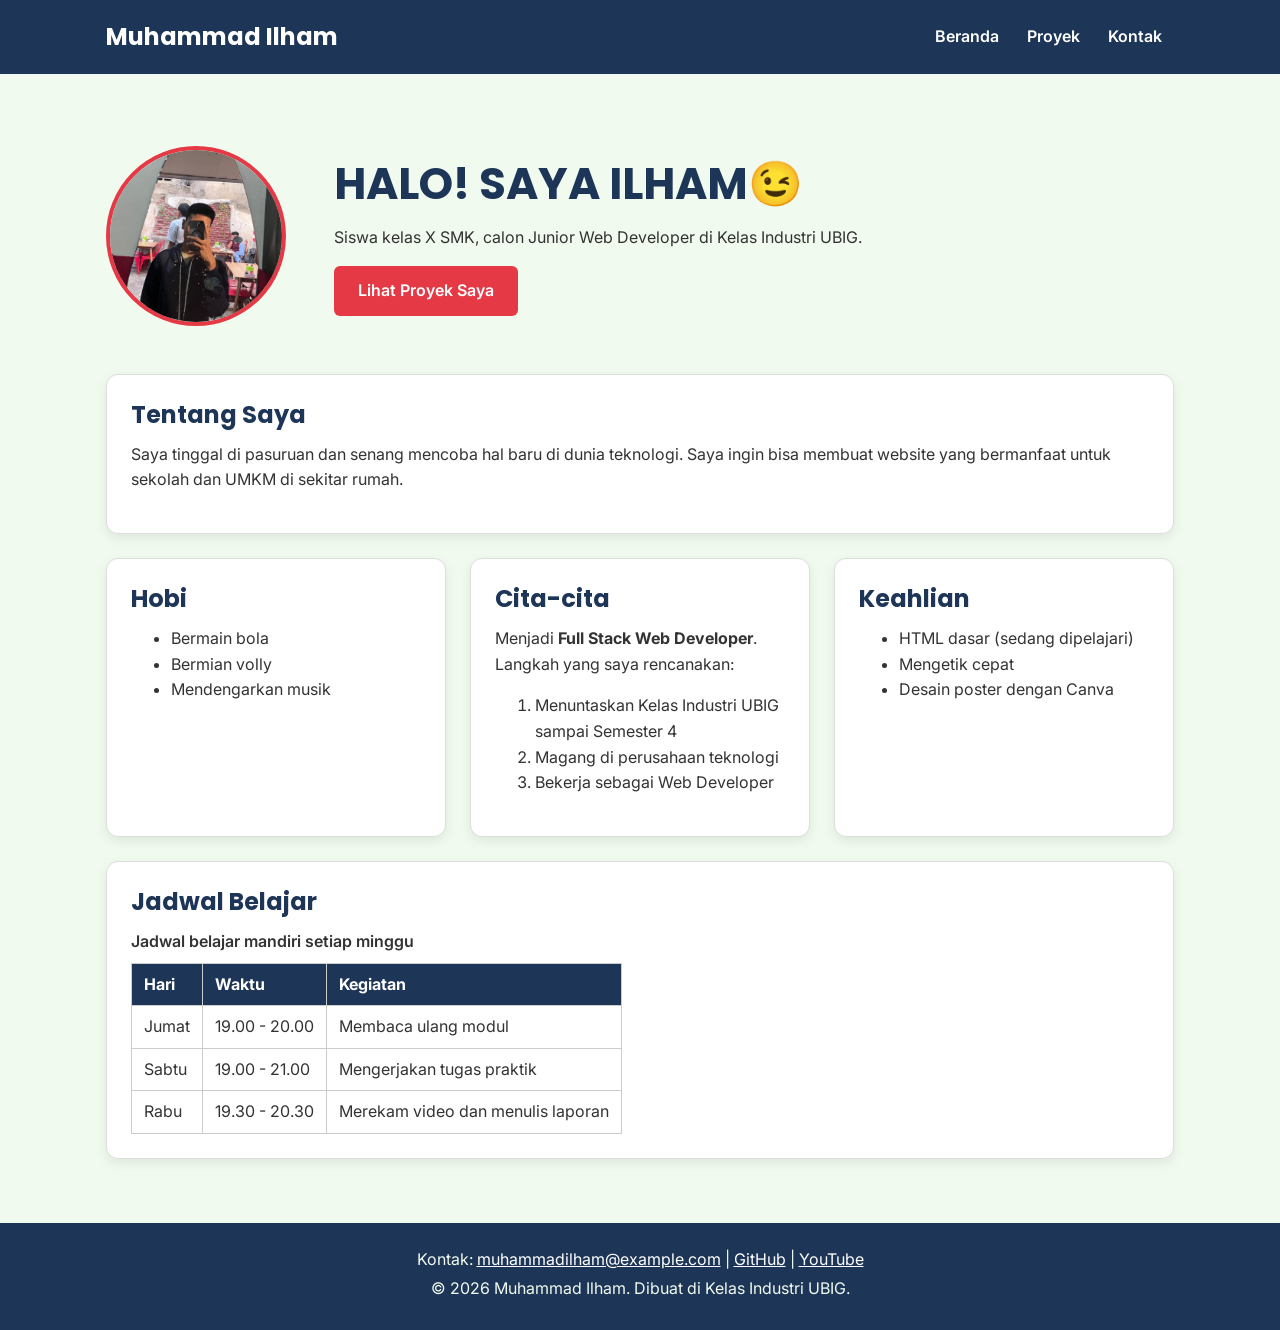
==== index.html @ 9be3119c "feat: tugas_rumah" ====
<!DOCTYPE html>
<html lang="id">
<head>
  <meta charset="UTF-8">
  <meta name="viewport" content="width=device-width, initial-scale=1.0">
  <title>Muhammad Ilham | Beranda</title>
  <link rel="preconnect" href="https://fonts.googleapis.com">
  <link rel="preconnect" href="https://fonts.gstatic.com" crossorigin>
  <link href="https://fonts.googleapis.com/css2?family=Inter:wght@400;600&family=Poppins:wght@600;700&display=swap" rel="stylesheet">
  <link rel="stylesheet" href="css/style.css">
</head>
<body>
  <header>
    <div class="container navbar">
      <h1>Muhammad Ilham</h1>
      <nav class="menu-laptop">
        <ul>
          <li><a href="index.html">Beranda</a></li>
          <li><a href="proyek.html">Proyek</a></li>
          <li><a href="kontak.html">Kontak</a></li>
        </ul>
      </nav>
      <!-- Tantangan: menu ponsel yang bisa dibuka-tutup -->
      <details class="menu-ponsel">
        <summary>Menu</summary>
        <nav>
          <ul>
            <li><a href="index.html">Beranda</a></li>
            <li><a href="proyek.html">Proyek</a></li>
            <li><a href="kontak.html">Kontak</a></li>
          </ul>
        </nav>
      </details>
    </div>
  </header>

  <main>
    <div class="container">
      <section class="hero">
        <img src="foto_saya.jpeg" alt="Foto profil muhammad ilham" width="180">
        <div>
          <h2>HALO! SAYA ILHAM😉</h2>
          <p>Siswa kelas X SMK, calon Junior Web Developer di Kelas Industri UBIG.</p>
          <a href="proyek.html" class="tombol">Lihat Proyek Saya</a>
        </div>
      </section>

      <section class="kartu">
        <h2>Tentang Saya</h2>
        <p>Saya tinggal di pasuruan dan senang mencoba hal baru di dunia teknologi. Saya ingin bisa membuat website yang bermanfaat untuk sekolah dan UMKM di sekitar rumah.</p>
      </section>

      <div class="daftar-kartu">
        <section class="kartu">
          <h2>Hobi</h2>
          <ul>
            <li>Bermain bola</li>
            <li>Bermian volly</li>
            <li>Mendengarkan musik</li>
          </ul>
        </section>

        <section class="kartu">
          <h2>Cita-cita</h2>
          <p>Menjadi <strong>Full Stack Web Developer</strong>. Langkah yang saya rencanakan:</p>
          <ol>
            <li>Menuntaskan Kelas Industri UBIG sampai Semester 4</li>
            <li>Magang di perusahaan teknologi</li>
            <li>Bekerja sebagai Web Developer</li>
          </ol>
        </section>

        <section class="kartu">
          <h2>Keahlian</h2>
          <ul>
            <li>HTML dasar (sedang dipelajari)</li>
            <li>Mengetik cepat</li>
            <li>Desain poster dengan Canva</li>
          </ul>
        </section>
      </div>

      <section class="kartu">
        <h2>Jadwal Belajar</h2>
        <table>
          <caption>Jadwal belajar mandiri setiap minggu</caption>
          <thead>
            <tr>
              <th>Hari</th>
              <th>Waktu</th>
              <th>Kegiatan</th>
            </tr>
          </thead>
          <tbody>
            <tr>
              <td>Jumat</td>
              <td>19.00 - 20.00</td>
              <td>Membaca ulang modul</td>
            </tr>
            <tr>
              <td>Sabtu</td>
              <td>19.00 - 21.00</td>
              <td>Mengerjakan tugas praktik</td>
            </tr>
            <tr>
              <td>Rabu</td>
              <td>19.30 - 20.30</td>
              <td>Merekam video dan menulis laporan</td>
            </tr>
          </tbody>
        </table>
      </section>
    </div>
  </main>

  <footer>
    <p>Kontak: <a href="mailto:muhammadilham@example.com">muhammadilham@example.com</a> |
      <a href="https://github.com/" target="_blank">GitHub</a> |
      <a href="https://www.youtube.com/" target="_blank">YouTube</a></p>
    <p>&copy; 2026 Muhammad Ilham. Dibuat di Kelas Industri UBIG.</p>
  </footer>
</body>
</html>
---- css/style.css ----
/* Gaya portofolio Andi Pratama
   Palet: #1D3557 (utama), #E63946 (aksen), #F1FAEE (latar)
   Huruf: Poppins (judul), Inter (isi)
   Tata letak: mobile first, titik ubah 768px (tablet) dan 1024px (laptop) */

/* 1. Reset */
* {
  box-sizing: border-box;
  margin: 0;
}

img {
  max-width: 100%;
  height: auto;
}

/* 2. Dasar halaman: warna dan huruf */
body {
  font-family: "Inter", Arial, sans-serif;
  font-size: 1rem;
  line-height: 1.6;
  color: #333333;
  background-color: #F1FAEE;
}

h1, h2, h3 {
  font-family: "Poppins", Arial, sans-serif;
  color: #1D3557;
  line-height: 1.3;
}

h2 {
  margin-bottom: 0.75rem;
}

p, ul, ol {
  margin-bottom: 1rem;
}

a {
  color: #E63946;
}

/* 3. Wadah, header, dan menu */
.container {
  max-width: 1100px;
  margin: 0 auto;
  padding: 0 1rem;
}

header {
  background-color: #1D3557;
  color: #FFFFFF;
  padding: 1rem 0;
}

header h1 {
  color: #FFFFFF;
  font-size: 1.5rem;
}

.navbar {
  display: flex;
  flex-wrap: wrap;
  justify-content: space-between;
  align-items: center;
  gap: 0.5rem;
}

nav ul {
  display: flex;
  gap: 0.25rem;
  padding: 0;
  margin: 0;
  list-style: none;
}

nav a {
  display: inline-block;
  padding: 0.5rem 0.75rem;
  border-radius: 6px;
  color: #FFFFFF;
  font-weight: 600;
  text-decoration: none;
}

/* Tantangan: menu ponsel buka-tutup dengan details */
.menu-laptop {
  display: none;
}

.menu-ponsel summary {
  padding: 0.5rem 0.75rem;
  border: 1px solid #FFFFFF;
  border-radius: 6px;
  font-weight: 600;
  cursor: pointer;
}

.menu-ponsel ul {
  flex-direction: column;
  margin-top: 0.5rem;
}

/* 4. Isi utama, hero, dan kartu */
main {
  padding: 1.5rem 0;
}

.hero {
  display: flex;
  flex-direction: column;
  align-items: center;
  gap: 1.5rem;
  padding: 1rem 0 2rem;
  text-align: center;
}

.hero img {
  width: 180px;
  height: 180px;
  border: 4px solid #E63946;
  border-radius: 50%;
  object-fit: cover;
  object-position: center 60%;
}

.hero h2 {
  font-size: 2rem;
}

.tombol {
  display: inline-block;
  padding: 0.75rem 1.5rem;
  border-radius: 6px;
  background-color: #E63946;
  color: #FFFFFF;
  font-weight: 600;
  text-decoration: none;
}

.kartu {
  background-color: #FFFFFF;
  padding: 1rem;
  margin-bottom: 1.5rem;
  border: 1px solid #DDDDDD;
  border-radius: 12px;
  box-shadow: 0 4px 12px rgba(0, 0, 0, 0.08);
}

.daftar-kartu {
  display: flex;
  flex-wrap: wrap;
  gap: 1.5rem;
  margin-bottom: 1.5rem;
}

.daftar-kartu .kartu {
  flex: 1 1 280px;
  margin-bottom: 0;
}

article img {
  border-radius: 8px;
  border: 1px solid #DDDDDD;
}

/* 5. Tabel */
table {
  border-collapse: collapse;
}

caption {
  font-weight: 600;
  text-align: left;
  margin-bottom: 0.5rem;
}

th, td {
  border: 1px solid #CCCCCC;
  padding: 0.5rem 0.75rem;
  text-align: left;
}

th {
  background-color: #1D3557;
  color: #FFFFFF;
}

/* 6. Form */
label {
  font-weight: 600;
}

input, select, textarea {
  width: 100%;
  max-width: 22rem;
  padding: 0.6rem;
  margin-top: 0.25rem;
  border: 1px solid #CCCCCC;
  border-radius: 6px;
  font-family: inherit;
  font-size: 1rem;
}

button {
  padding: 0.75rem 1.5rem;
  border: none;
  border-radius: 6px;
  background-color: #E63946;
  color: #FFFFFF;
  font-family: inherit;
  font-size: 1rem;
  font-weight: 600;
  cursor: pointer;
}

/* 7. Footer */
footer {
  background-color: #1D3557;
  color: #F1FAEE;
  text-align: center;
  padding: 1.5rem;
}

footer p {
  margin-bottom: 0.25rem;
}

footer a {
  color: #FFFFFF;
}

/* 8. Tablet: lebar layar 768px ke atas */
@media (min-width: 768px) {
  .menu-laptop {
    display: block;
  }

  .menu-ponsel {
    display: none;
  }

  .hero {
    flex-direction: row;
    padding: 2rem 0 3rem;
    text-align: left;
  }

  .kartu {
    padding: 1.5rem;
  }
}

/* 9. Laptop: lebar layar 1024px ke atas */
@media (min-width: 1024px) {
  main {
    padding: 2.5rem 0;
  }

  .hero {
    gap: 3rem;
  }
}

  .hero h2 {
    font-size: 2.75rem;
  }
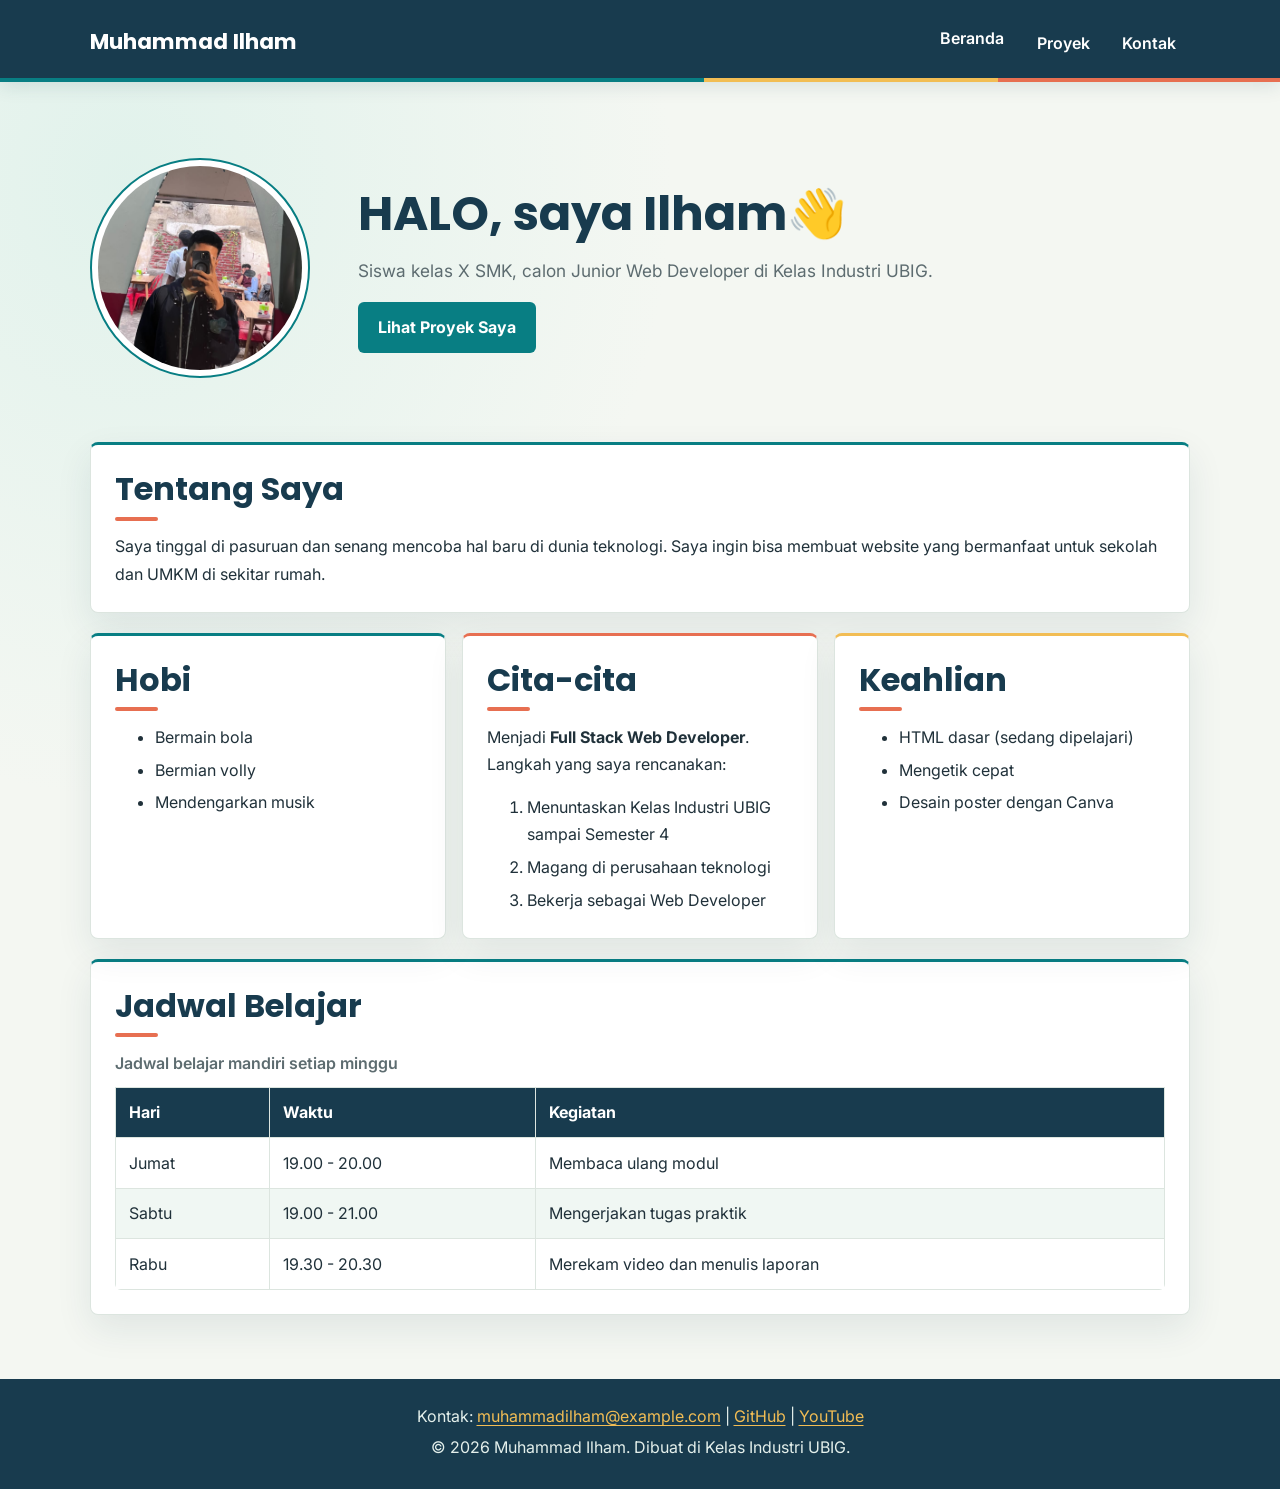
==== commit fea268db: "memperbarui website" ====
--- a/index.html
+++ b/index.html
@@ -39,7 +39,7 @@
       <section class="hero">
         <img src="foto_saya.jpeg" alt="Foto profil muhammad ilham" width="180">
         <div>
-          <h2>HALO! SAYA ILHAM😉</h2>
+          <h2>HALO, saya Ilham👋</h2>
           <p>Siswa kelas X SMK, calon Junior Web Developer di Kelas Industri UBIG.</p>
           <a href="proyek.html" class="tombol">Lihat Proyek Saya</a>
         </div>
@@ -116,7 +116,7 @@
   <footer>
     <p>Kontak: <a href="mailto:muhammadilham@example.com">muhammadilham@example.com</a> |
       <a href="https://github.com/" target="_blank">GitHub</a> |
-      <a href="https://www.youtube.com/" target="_blank">YouTube</a></p>
+      <a href="https://youtube.com/@ilham1212-j1l?si=qXObnCH-qGrHHFki" target="_blank">YouTube</a></p>
     <p>&copy; 2026 Muhammad Ilham. Dibuat di Kelas Industri UBIG.</p>
   </footer>
 </body>
--- a/css/style.css
+++ b/css/style.css
@@ -1,75 +1,121 @@
-/* Gaya portofolio Andi Pratama
-   Palet: #1D3557 (utama), #E63946 (aksen), #F1FAEE (latar)
-   Huruf: Poppins (judul), Inter (isi)
-   Tata letak: mobile first, titik ubah 768px (tablet) dan 1024px (laptop) */
-
-/* 1. Reset */
+:root {
+  color-scheme: light;
+  --ink: #20313a;
+  --muted: #5d6c70;
+  --navy: #183b4e;
+  --teal: #087e83;
+  --teal-light: #d9f0e9;
+  --coral: #e76f51;
+  --gold: #f2bd54;
+  --paper: #f4f7f2;
+  --white: #ffffff;
+  --line: #dce5df;
+  --shadow: 0 14px 36px rgba(24, 59, 78, 0.09);
+}
+
 * {
   box-sizing: border-box;
   margin: 0;
 }
 
+html {
+  scroll-behavior: smooth;
+}
+
+body {
+  min-height: 100vh;
+  display: flex;
+  flex-direction: column;
+  color: var(--ink);
+  background:
+    radial-gradient(ellipse at 10% 12%, rgba(217, 240, 233, 0.7), transparent 34rem),
+    var(--paper);
+  font-family: "Inter", Arial, sans-serif;
+  font-size: 1rem;
+  line-height: 1.7;
+}
+
 img {
+  display: block;
   max-width: 100%;
   height: auto;
 }
 
-/* 2. Dasar halaman: warna dan huruf */
-body {
-  font-family: "Inter", Arial, sans-serif;
-  font-size: 1rem;
-  line-height: 1.6;
-  color: #333333;
-  background-color: #F1FAEE;
-}
-
 h1, h2, h3 {
+  color: var(--navy);
   font-family: "Poppins", Arial, sans-serif;
-  color: #1D3557;
-  line-height: 1.3;
+  line-height: 1.25;
 }
 
 h2 {
-  margin-bottom: 0.75rem;
+  margin-bottom: 0.8rem;
+  font-size: 1.75rem;
+}
+
+h3 {
+  margin-bottom: 0.85rem;
+  font-size: 1.2rem;
 }
 
 p, ul, ol {
   margin-bottom: 1rem;
 }
 
+li + li {
+  margin-top: 0.35rem;
+}
+
 a {
-  color: #E63946;
-}
-
-/* 3. Wadah, header, dan menu */
+  color: var(--teal);
+  text-underline-offset: 0.2em;
+}
+
+a:focus-visible, button:focus-visible, summary:focus-visible,
+input:focus-visible, select:focus-visible, textarea:focus-visible {
+  outline: 3px solid var(--gold);
+  outline-offset: 3px;
+}
+
 .container {
-  max-width: 1100px;
+  width: min(100% - 2rem, 1100px);
   margin: 0 auto;
-  padding: 0 1rem;
 }
 
 header {
-  background-color: #1D3557;
-  color: #FFFFFF;
+  position: relative;
+  z-index: 1;
   padding: 1rem 0;
+  color: var(--white);
+  background: var(--navy);
+  box-shadow: 0 4px 18px rgba(24, 59, 78, 0.12);
+}
+
+header::after {
+  position: absolute;
+  right: 0;
+  bottom: 0;
+  left: 0;
+  height: 4px;
+  background: linear-gradient(90deg, var(--teal) 0 55%, var(--gold) 55% 78%, var(--coral) 78%);
+  content: "";
 }
 
 header h1 {
-  color: #FFFFFF;
-  font-size: 1.5rem;
+  color: var(--white);
+  font-size: 1.35rem;
 }
 
 .navbar {
   display: flex;
   flex-wrap: wrap;
+  align-items: center;
   justify-content: space-between;
-  align-items: center;
-  gap: 0.5rem;
+  gap: 0.75rem;
 }
 
 nav ul {
   display: flex;
-  gap: 0.25rem;
+  gap: 0.35rem;
   padding: 0;
   margin: 0;
   list-style: none;
@@ -77,34 +123,69 @@
 
 nav a {
   display: inline-block;
-  padding: 0.5rem 0.75rem;
-  border-radius: 6px;
-  color: #FFFFFF;
+  padding: 0.55rem 0.85rem;
+  border-radius: 6px;
+  color: var(--white);
   font-weight: 600;
   text-decoration: none;
-}
-
-/* Tantangan: menu ponsel buka-tutup dengan details */
+  transition: background-color 160ms ease, color 160ms ease;
+}
+
+nav a:hover {
+  color: var(--navy);
+  background: var(--gold);
+}
+
 .menu-laptop {
   display: none;
 }
 
+.menu-ponsel {
+  position: relative;
+}
+
 .menu-ponsel summary {
-  padding: 0.5rem 0.75rem;
-  border: 1px solid #FFFFFF;
+  padding: 0.45rem 0.8rem;
+  border: 1px solid rgba(255, 255, 255, 0.55);
   border-radius: 6px;
   font-weight: 600;
   cursor: pointer;
 }
 
+.menu-ponsel nav {
+  position: absolute;
+  top: calc(100% + 0.6rem);
+  right: 0;
+  min-width: 10rem;
+  padding: 0.4rem;
+  border: 1px solid var(--line);
+  border-radius: 6px;
+  background: var(--navy);
+  box-shadow: var(--shadow);
+}
+
 .menu-ponsel ul {
   flex-direction: column;
-  margin-top: 0.5rem;
-}
-
-/* 4. Isi utama, hero, dan kartu */
+}
+
 main {
-  padding: 1.5rem 0;
+  flex: 1;
+  padding: 2rem 0;
+}
+
+main section > h2:first-child {
+  position: relative;
+  width: fit-content;
+}
+
+main section > h2:first-child::after {
+  display: block;
+  width: 2.7rem;
+  height: 4px;
+  margin-top: 0.45rem;
+  border-radius: 3px;
+  background: var(--coral);
+  content: "";
 }
 
 .hero {
@@ -112,115 +193,183 @@
   flex-direction: column;
   align-items: center;
   gap: 1.5rem;
-  padding: 1rem 0 2rem;
+  padding: 1.5rem 0 2.75rem;
   text-align: center;
 }
 
 .hero img {
   width: 180px;
   height: 180px;
-  border: 4px solid #E63946;
+  aspect-ratio: 1;
+  flex: 0 0 auto;
+  overflow: hidden;
+  padding: 6px;
+  border: 2px solid var(--teal);
   border-radius: 50%;
+  background: var(--white);
   object-fit: cover;
   object-position: center 60%;
 }
 
 .hero h2 {
-  font-size: 2rem;
-}
-
-.tombol {
+  margin-bottom: 0.8rem;
+  color: var(--navy);
+  font-size: 2.15rem;
+}
+
+.hero p {
+  max-width: 38rem;
+  color: var(--muted);
+  font-size: 1.08rem;
+}
+
+.tombol, button {
   display: inline-block;
-  padding: 0.75rem 1.5rem;
-  border-radius: 6px;
-  background-color: #E63946;
-  color: #FFFFFF;
-  font-weight: 600;
+  padding: 0.75rem 1.25rem;
+  border: 0;
+  border-radius: 6px;
+  color: var(--white);
+  background: var(--teal);
+  font: inherit;
+  font-weight: 700;
   text-decoration: none;
+  cursor: pointer;
+  transition: transform 160ms ease, background-color 160ms ease, box-shadow 160ms ease;
+}
+
+.tombol:hover, button:hover {
+  transform: translateY(-2px);
+  background: var(--coral);
+  box-shadow: 0 7px 16px rgba(231, 111, 81, 0.2);
 }
 
 .kartu {
-  background-color: #FFFFFF;
-  padding: 1rem;
-  margin-bottom: 1.5rem;
-  border: 1px solid #DDDDDD;
-  border-radius: 12px;
-  box-shadow: 0 4px 12px rgba(0, 0, 0, 0.08);
+  padding: 1.25rem;
+  margin-bottom: 1.25rem;
+  border: 1px solid var(--line);
+  border-top: 3px solid var(--teal);
+  border-radius: 8px;
+  background: var(--white);
+  box-shadow: var(--shadow);
+}
+
+.kartu p:last-child, .kartu ul:last-child, .kartu ol:last-child {
+  margin-bottom: 0;
 }
 
 .daftar-kartu {
-  display: flex;
-  flex-wrap: wrap;
-  gap: 1.5rem;
-  margin-bottom: 1.5rem;
+  display: grid;
+  grid-template-columns: repeat(auto-fit, minmax(min(100%, 240px), 1fr));
+  gap: 1rem;
+  margin-bottom: 1.25rem;
 }
 
 .daftar-kartu .kartu {
-  flex: 1 1 280px;
   margin-bottom: 0;
 }
 
+.daftar-kartu .kartu:nth-child(3n + 2) {
+  border-top-color: var(--coral);
+}
+
+.daftar-kartu .kartu:nth-child(3n) {
+  border-top-color: var(--gold);
+}
+
 article img {
-  border-radius: 8px;
-  border: 1px solid #DDDDDD;
-}
-
-/* 5. Tabel */
+  width: 100%;
+  aspect-ratio: 16 / 9;
+  margin-bottom: 1rem;
+  border: 1px solid var(--line);
+  border-radius: 6px;
+  background: var(--teal-light);
+  object-fit: cover;
+}
+
 table {
+  width: 100%;
   border-collapse: collapse;
+  overflow: hidden;
+  border-radius: 6px;
 }
 
 caption {
+  padding-bottom: 0.6rem;
+  color: var(--muted);
   font-weight: 600;
   text-align: left;
-  margin-bottom: 0.5rem;
 }
 
 th, td {
-  border: 1px solid #CCCCCC;
-  padding: 0.5rem 0.75rem;
+  padding: 0.7rem 0.8rem;
+  border: 1px solid var(--line);
   text-align: left;
 }
 
 th {
-  background-color: #1D3557;
-  color: #FFFFFF;
-}
-
-/* 6. Form */
+  color: var(--white);
+  background: var(--navy);
+}
+
+tbody tr:nth-child(even) {
+  background: #f0f7f3;
+}
+
 label {
   font-weight: 600;
 }
 
 input, select, textarea {
   width: 100%;
-  max-width: 22rem;
-  padding: 0.6rem;
-  margin-top: 0.25rem;
-  border: 1px solid #CCCCCC;
-  border-radius: 6px;
-  font-family: inherit;
-  font-size: 1rem;
-}
-
-button {
-  padding: 0.75rem 1.5rem;
-  border: none;
-  border-radius: 6px;
-  background-color: #E63946;
-  color: #FFFFFF;
-  font-family: inherit;
-  font-size: 1rem;
-  font-weight: 600;
+  max-width: 34rem;
+  padding: 0.7rem 0.8rem;
+  margin-top: 0.3rem;
+  border: 1px solid #c8d6d1;
+  border-radius: 6px;
+  color: var(--ink);
+  background: #fbfdfb;
+  font: inherit;
+}
+
+input:focus, select:focus, textarea:focus {
+  border-color: var(--teal);
+  background: var(--white);
+}
+
+textarea {
+  resize: vertical;
+}
+
+form p {
+  margin-bottom: 1.1rem;
+}
+
+.kartu details {
+  padding: 0.85rem 0;
+  border-bottom: 1px solid var(--line);
+}
+
+.kartu details:last-child {
+  border-bottom: 0;
+}
+
+.kartu summary {
+  color: var(--navy);
+  font-weight: 700;
   cursor: pointer;
 }
 
-/* 7. Footer */
+.kartu details p {
+  padding-top: 0.65rem;
+  margin-bottom: 0;
+  color: var(--muted);
+}
+
 footer {
-  background-color: #1D3557;
-  color: #F1FAEE;
+  padding: 1.5rem 1rem;
+  color: #e3efeb;
+  background: var(--navy);
   text-align: center;
-  padding: 1.5rem;
 }
 
 footer p {
@@ -228,10 +377,9 @@
 }
 
 footer a {
-  color: #FFFFFF;
-}
-
-/* 8. Tablet: lebar layar 768px ke atas */
+  color: var(--gold);
+}
+
 @media (min-width: 768px) {
   .menu-laptop {
     display: block;
@@ -241,10 +389,29 @@
     display: none;
   }
 
+  main {
+    padding: 2.75rem 0;
+  }
+
   .hero {
     flex-direction: row;
-    padding: 2rem 0 3rem;
+    gap: 3rem;
+    padding: 2rem 0 4rem;
     text-align: left;
+  }
+
+  .hero img {
+    flex: 0 0 220px;
+    width: 220px;
+    height: 220px;
+  }
+
+  .hero h2 {
+    font-size: 3rem;
+  }
+
+  h2 {
+    font-size: 2rem;
   }
 
   .kartu {
@@ -252,17 +419,20 @@
   }
 }
 
-/* 9. Laptop: lebar layar 1024px ke atas */
-@media (min-width: 1024px) {
-  main {
-    padding: 2.5rem 0;
-  }
-
-  .hero {
-    gap: 3rem;
-  }
-}
-
-  .hero h2 {
-    font-size: 2.75rem;
-  }
+@media (max-width: 520px) {
+  .container {
+    width: min(100% - 1.25rem, 1100px);
+  }
+
+  th, td {
+    padding: 0.55rem 0.45rem;
+    font-size: 0.88rem;
+  }
+}
+
+@media (prefers-reduced-motion: reduce) {
+  *, *::before, *::after {
+    scroll-behavior: auto !important;
+    transition-duration: 0.01ms !important;
+  }
+}
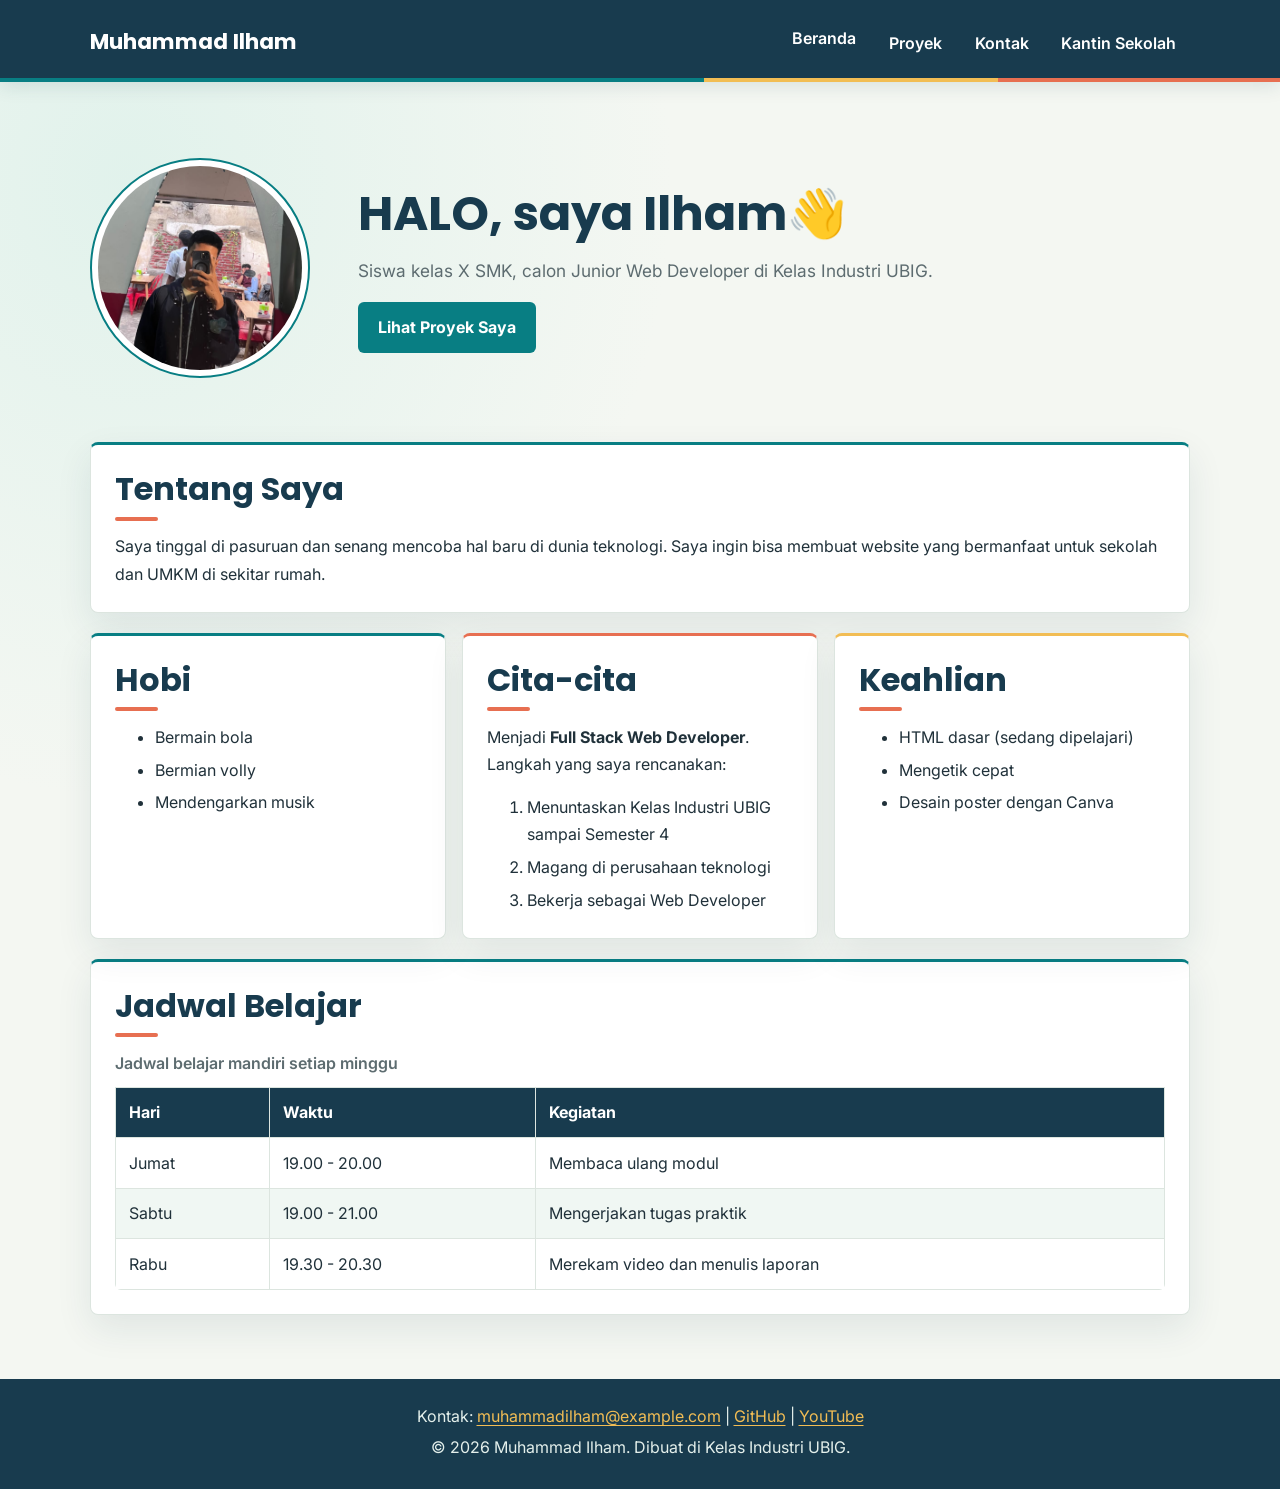
==== commit 0a3dff59: "Tampilkan halaman kantin sekolah Co-authored-by: Copilot <223556219+Copilot@users.noreply.github.com" ====
--- a/index.html
+++ b/index.html
@@ -18,6 +18,7 @@
           <li><a href="index.html">Beranda</a></li>
           <li><a href="proyek.html">Proyek</a></li>
           <li><a href="kontak.html">Kontak</a></li>
+          <li><a href="js/kantin.sekolah/kantin.smkn1.html">Kantin Sekolah</a></li>
         </ul>
       </nav>
       <!-- Tantangan: menu ponsel yang bisa dibuka-tutup -->
@@ -28,6 +29,7 @@
             <li><a href="index.html">Beranda</a></li>
             <li><a href="proyek.html">Proyek</a></li>
             <li><a href="kontak.html">Kontak</a></li>
+            <li><a href="js/kantin.sekolah/kantin.smkn1.html">Kantin Sekolah</a></li>
           </ul>
         </nav>
       </details>
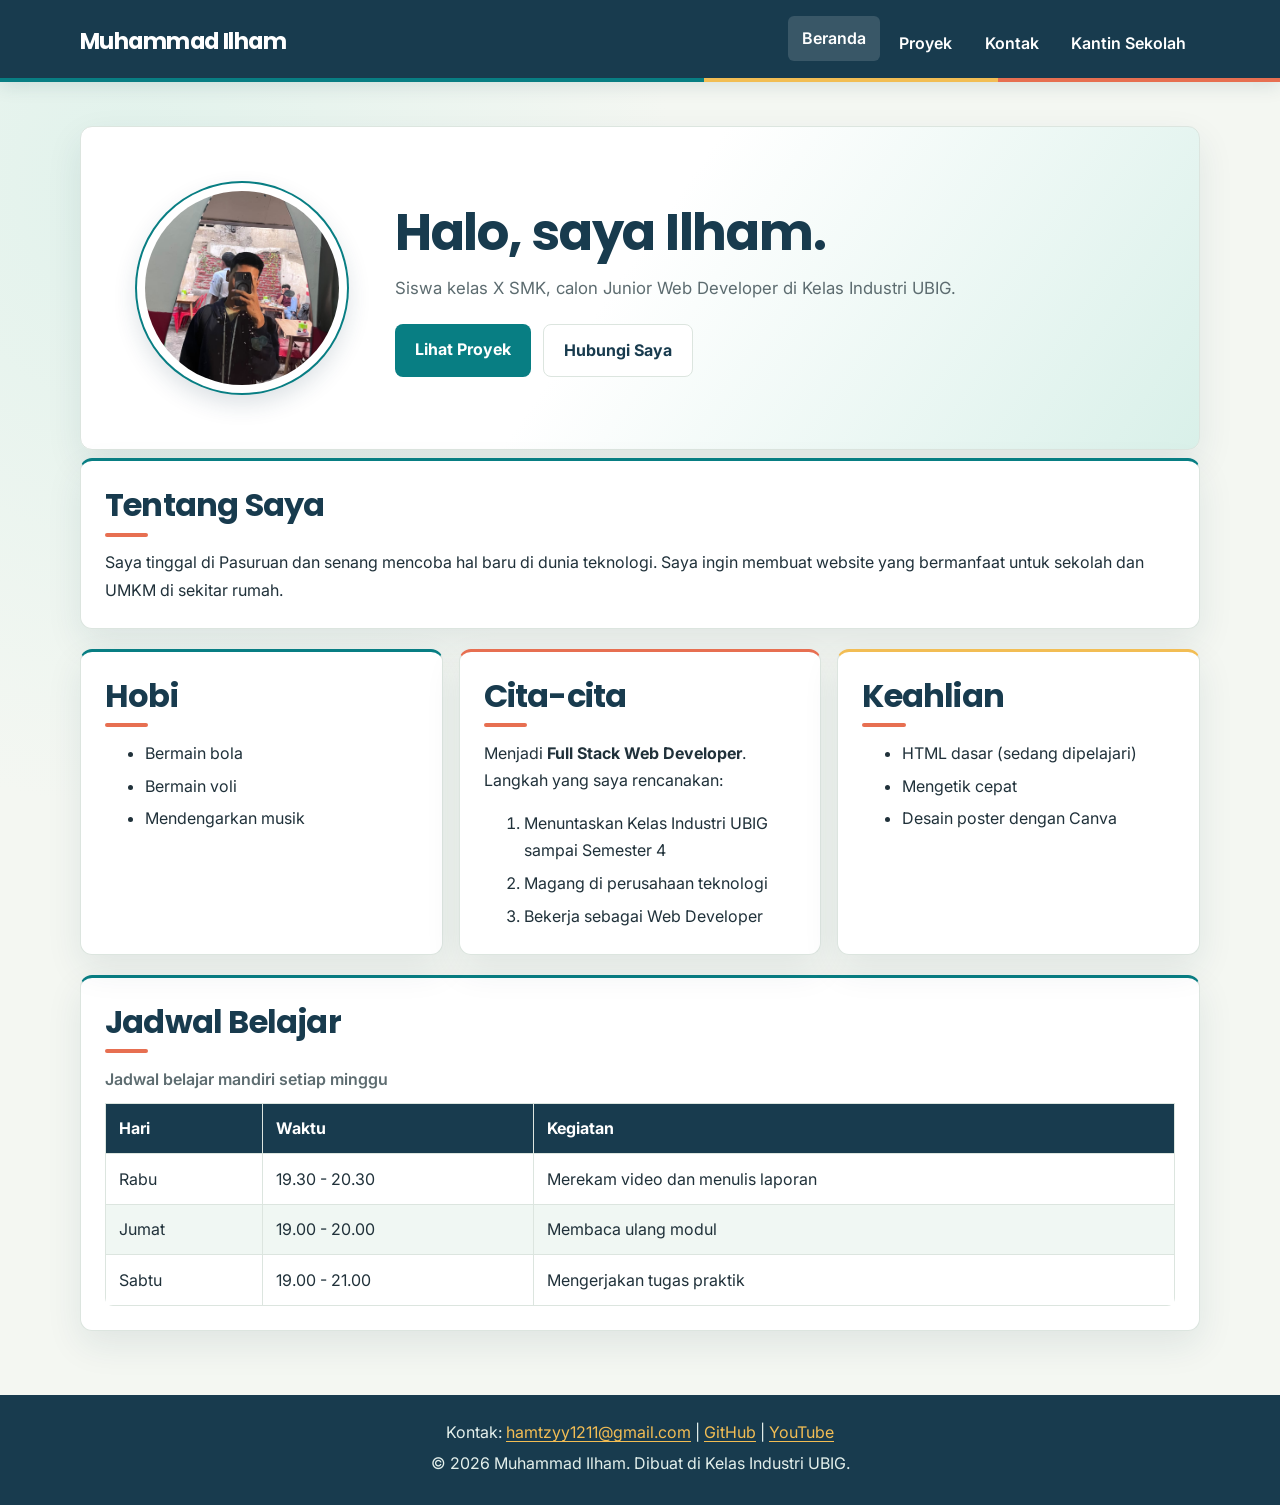
==== commit 172fc2df: "update website" ====
--- a/index.html
+++ b/index.html
@@ -4,6 +4,7 @@
   <meta charset="UTF-8">
   <meta name="viewport" content="width=device-width, initial-scale=1.0">
   <title>Muhammad Ilham | Beranda</title>
+  <meta name="description" content="Portofolio Muhammad Ilham, siswa SMK yang sedang belajar pengembangan web di Kelas Industri UBIG.">
   <link rel="preconnect" href="https://fonts.googleapis.com">
   <link rel="preconnect" href="https://fonts.gstatic.com" crossorigin>
   <link href="https://fonts.googleapis.com/css2?family=Inter:wght@400;600&family=Poppins:wght@600;700&display=swap" rel="stylesheet">
@@ -13,9 +14,9 @@
   <header>
     <div class="container navbar">
       <h1>Muhammad Ilham</h1>
-      <nav class="menu-laptop">
+      <nav class="menu-laptop" aria-label="Navigasi utama">
         <ul>
-          <li><a href="index.html">Beranda</a></li>
+          <li><a href="index.html" aria-current="page">Beranda</a></li>
           <li><a href="proyek.html">Proyek</a></li>
           <li><a href="kontak.html">Kontak</a></li>
           <li><a href="js/kantin.sekolah/kantin.smkn1.html">Kantin Sekolah</a></li>
@@ -24,9 +25,9 @@
       <!-- Tantangan: menu ponsel yang bisa dibuka-tutup -->
       <details class="menu-ponsel">
         <summary>Menu</summary>
-        <nav>
+        <nav aria-label="Navigasi utama">
           <ul>
-            <li><a href="index.html">Beranda</a></li>
+            <li><a href="index.html" aria-current="page">Beranda</a></li>
             <li><a href="proyek.html">Proyek</a></li>
             <li><a href="kontak.html">Kontak</a></li>
             <li><a href="js/kantin.sekolah/kantin.smkn1.html">Kantin Sekolah</a></li>
@@ -41,15 +42,18 @@
       <section class="hero">
         <img src="foto_saya.jpeg" alt="Foto profil muhammad ilham" width="180">
         <div>
-          <h2>HALO, saya Ilham👋</h2>
+          <h2>Halo, saya Ilham.</h2>
           <p>Siswa kelas X SMK, calon Junior Web Developer di Kelas Industri UBIG.</p>
-          <a href="proyek.html" class="tombol">Lihat Proyek Saya</a>
+          <div class="hero-actions">
+            <a href="proyek.html" class="tombol">Lihat Proyek</a>
+            <a href="kontak.html" class="tombol tombol-sekunder">Hubungi Saya</a>
+          </div>
         </div>
       </section>
 
       <section class="kartu">
         <h2>Tentang Saya</h2>
-        <p>Saya tinggal di pasuruan dan senang mencoba hal baru di dunia teknologi. Saya ingin bisa membuat website yang bermanfaat untuk sekolah dan UMKM di sekitar rumah.</p>
+        <p>Saya tinggal di Pasuruan dan senang mencoba hal baru di dunia teknologi. Saya ingin membuat website yang bermanfaat untuk sekolah dan UMKM di sekitar rumah.</p>
       </section>
 
       <div class="daftar-kartu">
@@ -57,7 +61,7 @@
           <h2>Hobi</h2>
           <ul>
             <li>Bermain bola</li>
-            <li>Bermian volly</li>
+            <li>Bermain voli</li>
             <li>Mendengarkan musik</li>
           </ul>
         </section>
@@ -84,41 +88,43 @@
 
       <section class="kartu">
         <h2>Jadwal Belajar</h2>
-        <table>
-          <caption>Jadwal belajar mandiri setiap minggu</caption>
-          <thead>
-            <tr>
-              <th>Hari</th>
-              <th>Waktu</th>
-              <th>Kegiatan</th>
-            </tr>
-          </thead>
-          <tbody>
-            <tr>
-              <td>Jumat</td>
-              <td>19.00 - 20.00</td>
-              <td>Membaca ulang modul</td>
-            </tr>
-            <tr>
-              <td>Sabtu</td>
-              <td>19.00 - 21.00</td>
-              <td>Mengerjakan tugas praktik</td>
-            </tr>
-            <tr>
-              <td>Rabu</td>
-              <td>19.30 - 20.30</td>
-              <td>Merekam video dan menulis laporan</td>
-            </tr>
-          </tbody>
-        </table>
+        <div class="table-scroll">
+          <table>
+            <caption>Jadwal belajar mandiri setiap minggu</caption>
+            <thead>
+              <tr>
+                <th scope="col">Hari</th>
+                <th scope="col">Waktu</th>
+                <th scope="col">Kegiatan</th>
+              </tr>
+            </thead>
+            <tbody>
+              <tr>
+                <td>Rabu</td>
+                <td>19.30 - 20.30</td>
+                <td>Merekam video dan menulis laporan</td>
+              </tr>
+              <tr>
+                <td>Jumat</td>
+                <td>19.00 - 20.00</td>
+                <td>Membaca ulang modul</td>
+              </tr>
+              <tr>
+                <td>Sabtu</td>
+                <td>19.00 - 21.00</td>
+                <td>Mengerjakan tugas praktik</td>
+              </tr>
+            </tbody>
+          </table>
+        </div>
       </section>
     </div>
   </main>
 
   <footer>
-    <p>Kontak: <a href="mailto:muhammadilham@example.com">muhammadilham@example.com</a> |
-      <a href="https://github.com/" target="_blank">GitHub</a> |
-      <a href="https://youtube.com/@ilham1212-j1l?si=qXObnCH-qGrHHFki" target="_blank">YouTube</a></p>
+    <p>Kontak: <a href="mailto:hamtzyy1211@gmail.com">hamtzyy1211@gmail.com</a> |
+      <a href="https://github.com/Ilham-Brengsek" target="_blank" rel="noopener noreferrer">GitHub</a> |
+      <a href="https://youtube.com/@ilham1212-j1l?si=qXObnCH-qGrHHFki" target="_blank" rel="noopener noreferrer">YouTube</a></p>
     <p>&copy; 2026 Muhammad Ilham. Dibuat di Kelas Industri UBIG.</p>
   </footer>
 </body>
--- a/css/style.css
+++ b/css/style.css
@@ -11,6 +11,8 @@
   --white: #ffffff;
   --line: #dce5df;
   --shadow: 0 14px 36px rgba(24, 59, 78, 0.09);
+  --shadow-hover: 0 16px 34px rgba(24, 59, 78, 0.16);
+  --radius: 12px;
 }
 
 * {
@@ -50,11 +52,13 @@
 h2 {
   margin-bottom: 0.8rem;
   font-size: 1.75rem;
+  letter-spacing: -0.025em;
 }
 
 h3 {
   margin-bottom: 0.85rem;
   font-size: 1.2rem;
+  letter-spacing: -0.015em;
 }
 
 p, ul, ol {
@@ -68,6 +72,15 @@
 a {
   color: var(--teal);
   text-underline-offset: 0.2em;
+  transition: color 160ms ease, text-decoration-color 160ms ease, transform 160ms ease;
+}
+
+a:hover {
+  color: var(--coral);
+}
+
+a:active {
+  text-decoration-thickness: 0.16em;
 }
 
 a:focus-visible, button:focus-visible, summary:focus-visible,
@@ -77,7 +90,7 @@
 }
 
 .container {
-  width: min(100% - 2rem, 1100px);
+  width: min(100% - 2rem, 1120px);
   margin: 0 auto;
 }
 
@@ -102,7 +115,8 @@
 
 header h1 {
   color: var(--white);
-  font-size: 1.35rem;
+  font-size: clamp(1.15rem, 2vw, 1.4rem);
+  letter-spacing: -0.025em;
 }
 
 .navbar {
@@ -128,12 +142,26 @@
   color: var(--white);
   font-weight: 600;
   text-decoration: none;
-  transition: background-color 160ms ease, color 160ms ease;
+  transition: background-color 160ms ease, color 160ms ease, transform 160ms ease;
 }
 
 nav a:hover {
   color: var(--navy);
   background: var(--gold);
+}
+
+nav a[aria-current="page"] {
+  color: var(--white);
+  background: rgba(255, 255, 255, 0.14);
+}
+
+nav a[aria-current="page"]:hover {
+  color: var(--navy);
+  background: var(--gold);
+}
+
+nav a:active, .tombol:active, button:active {
+  transform: scale(0.96);
 }
 
 .menu-laptop {
@@ -150,6 +178,28 @@
   border-radius: 6px;
   font-weight: 600;
   cursor: pointer;
+  transition: background-color 160ms ease, color 160ms ease;
+  list-style: none;
+}
+
+.menu-ponsel summary::-webkit-details-marker {
+  display: none;
+}
+
+.menu-ponsel summary::after {
+  display: inline-block;
+  margin-left: 0.5rem;
+  content: "+";
+  transition: transform 160ms ease;
+}
+
+.menu-ponsel[open] summary::after {
+  transform: rotate(45deg);
+}
+
+.menu-ponsel summary:hover, .menu-ponsel summary:active {
+  color: var(--navy);
+  background: var(--gold);
 }
 
 .menu-ponsel nav {
@@ -173,6 +223,10 @@
   padding: 2rem 0;
 }
 
+main > .container > section + section {
+  margin-top: 0.5rem;
+}
+
 main section > h2:first-child {
   position: relative;
   width: fit-content;
@@ -192,55 +246,93 @@
   display: flex;
   flex-direction: column;
   align-items: center;
-  gap: 1.5rem;
-  padding: 1.5rem 0 2.75rem;
+  gap: 1.75rem;
+  padding: 2rem 1.25rem;
+  border: 1px solid var(--line);
+  border-radius: var(--radius);
+  background: linear-gradient(125deg, var(--white) 48%, var(--teal-light));
+  box-shadow: var(--shadow);
   text-align: center;
 }
 
+.hero > div {
+  max-width: 40rem;
+}
+
+.eyebrow {
+  margin-bottom: 0.55rem;
+  color: var(--teal);
+  font-size: 0.8rem;
+  font-weight: 700;
+  letter-spacing: 0.12em;
+  text-transform: uppercase;
+}
+
 .hero img {
-  width: 180px;
-  height: 180px;
+  width: 168px;
+  height: 168px;
   aspect-ratio: 1;
   flex: 0 0 auto;
   overflow: hidden;
-  padding: 6px;
-  border: 2px solid var(--teal);
+  padding: 5px;
+  border: 3px solid var(--white);
   border-radius: 50%;
   background: var(--white);
   object-fit: cover;
   object-position: center 60%;
+  box-shadow: 0 0 0 2px var(--teal), 0 10px 24px rgba(24, 59, 78, 0.16);
 }
 
 .hero h2 {
-  margin-bottom: 0.8rem;
-  color: var(--navy);
-  font-size: 2.15rem;
+  margin-bottom: 0.65rem;
+  color: var(--navy);
+  font-size: clamp(2rem, 6vw, 3.2rem);
 }
 
 .hero p {
-  max-width: 38rem;
   color: var(--muted);
-  font-size: 1.08rem;
+  font-size: 1.05rem;
+}
+
+.hero-actions {
+  display: flex;
+  flex-wrap: wrap;
+  justify-content: center;
+  gap: 0.75rem;
+  margin-top: 1.35rem;
 }
 
 .tombol, button {
   display: inline-block;
   padding: 0.75rem 1.25rem;
   border: 0;
-  border-radius: 6px;
+  border-radius: 8px;
   color: var(--white);
   background: var(--teal);
   font: inherit;
   font-weight: 700;
   text-decoration: none;
   cursor: pointer;
-  transition: transform 160ms ease, background-color 160ms ease, box-shadow 160ms ease;
+  transition: transform 160ms ease, background-color 160ms ease, box-shadow 160ms ease, color 160ms ease;
 }
 
 .tombol:hover, button:hover {
   transform: translateY(-2px);
   background: var(--coral);
   box-shadow: 0 7px 16px rgba(231, 111, 81, 0.2);
+}
+
+.tombol-sekunder {
+  border: 1px solid var(--line);
+  color: var(--navy);
+  background: var(--white);
+}
+
+.tombol-sekunder:hover {
+  border-color: var(--teal);
+  color: var(--white);
+  background: var(--navy);
+  box-shadow: 0 7px 16px rgba(24, 59, 78, 0.16);
 }
 
 .kartu {
@@ -248,7 +340,7 @@
   margin-bottom: 1.25rem;
   border: 1px solid var(--line);
   border-top: 3px solid var(--teal);
-  border-radius: 8px;
+  border-radius: var(--radius);
   background: var(--white);
   box-shadow: var(--shadow);
 }
@@ -276,21 +368,31 @@
   border-top-color: var(--gold);
 }
 
+.pengantar {
+  margin-bottom: 1.5rem;
+  color: var(--muted);
+}
+
 article img {
   width: 100%;
   aspect-ratio: 16 / 9;
   margin-bottom: 1rem;
   border: 1px solid var(--line);
-  border-radius: 6px;
+  border-radius: 8px;
   background: var(--teal-light);
   object-fit: cover;
 }
 
+.table-scroll {
+  overflow-x: auto;
+}
+
 table {
   width: 100%;
+  min-width: 520px;
   border-collapse: collapse;
   overflow: hidden;
-  border-radius: 6px;
+  border-radius: 8px;
 }
 
 caption {
@@ -321,27 +423,73 @@
 
 input, select, textarea {
   width: 100%;
-  max-width: 34rem;
+  min-width: 0;
   padding: 0.7rem 0.8rem;
-  margin-top: 0.3rem;
+  margin-top: 0.4rem;
   border: 1px solid #c8d6d1;
-  border-radius: 6px;
+  border-radius: 8px;
   color: var(--ink);
   background: #fbfdfb;
   font: inherit;
+  transition: border-color 160ms ease, box-shadow 160ms ease, background-color 160ms ease;
 }
 
 input:focus, select:focus, textarea:focus {
   border-color: var(--teal);
   background: var(--white);
+  box-shadow: 0 0 0 3px rgba(8, 126, 131, 0.12);
 }
 
 textarea {
   resize: vertical;
 }
 
-form p {
-  margin-bottom: 1.1rem;
+.kontak-card {
+  max-width: 780px;
+  margin-right: auto;
+  margin-left: auto;
+}
+
+.catatan-form {
+  padding: 0.8rem 1rem;
+  border-left: 3px solid var(--gold);
+  border-radius: 0 8px 8px 0;
+  color: var(--muted);
+  background: #fff9e9;
+  font-size: 0.92rem;
+}
+
+.form-grid {
+  display: grid;
+  grid-template-columns: repeat(2, minmax(0, 1fr));
+  gap: 0 1rem;
+}
+
+.form-field {
+  margin-bottom: 1rem;
+}
+
+.form-field label {
+  display: block;
+}
+
+.form-field-penuh {
+  grid-column: 1 / -1;
+}
+
+.opsional {
+  color: var(--muted);
+  font-size: 0.875rem;
+  font-weight: 400;
+}
+
+.form-status {
+  padding-top: 0.85rem;
+  color: var(--navy);
+}
+
+.form-status[hidden] {
+  display: none;
 }
 
 .kartu details {
@@ -372,12 +520,16 @@
   text-align: center;
 }
 
+footer a {
+  color: var(--gold);
+}
+
+footer a:hover {
+  color: var(--white);
+}
+
 footer p {
   margin-bottom: 0.25rem;
-}
-
-footer a {
-  color: var(--gold);
 }
 
 @media (min-width: 768px) {
@@ -396,18 +548,18 @@
   .hero {
     flex-direction: row;
     gap: 3rem;
-    padding: 2rem 0 4rem;
+    padding: clamp(2rem, 5vw, 3.5rem);
     text-align: left;
   }
 
+  .hero-actions {
+    justify-content: flex-start;
+  }
+
   .hero img {
-    flex: 0 0 220px;
-    width: 220px;
-    height: 220px;
-  }
-
-  .hero h2 {
-    font-size: 3rem;
+    flex-basis: 210px;
+    width: 210px;
+    height: 210px;
   }
 
   h2 {
@@ -421,7 +573,15 @@
 
 @media (max-width: 520px) {
   .container {
-    width: min(100% - 1.25rem, 1100px);
+    width: min(100% - 1.25rem, 1120px);
+  }
+
+  .form-grid {
+    grid-template-columns: 1fr;
+  }
+
+  .form-field-penuh {
+    grid-column: auto;
   }
 
   th, td {
@@ -434,5 +594,7 @@
   *, *::before, *::after {
     scroll-behavior: auto !important;
     transition-duration: 0.01ms !important;
-  }
-}
+    animation-duration: 0.01ms !important;
+    animation-iteration-count: 1 !important;
+  }
+}
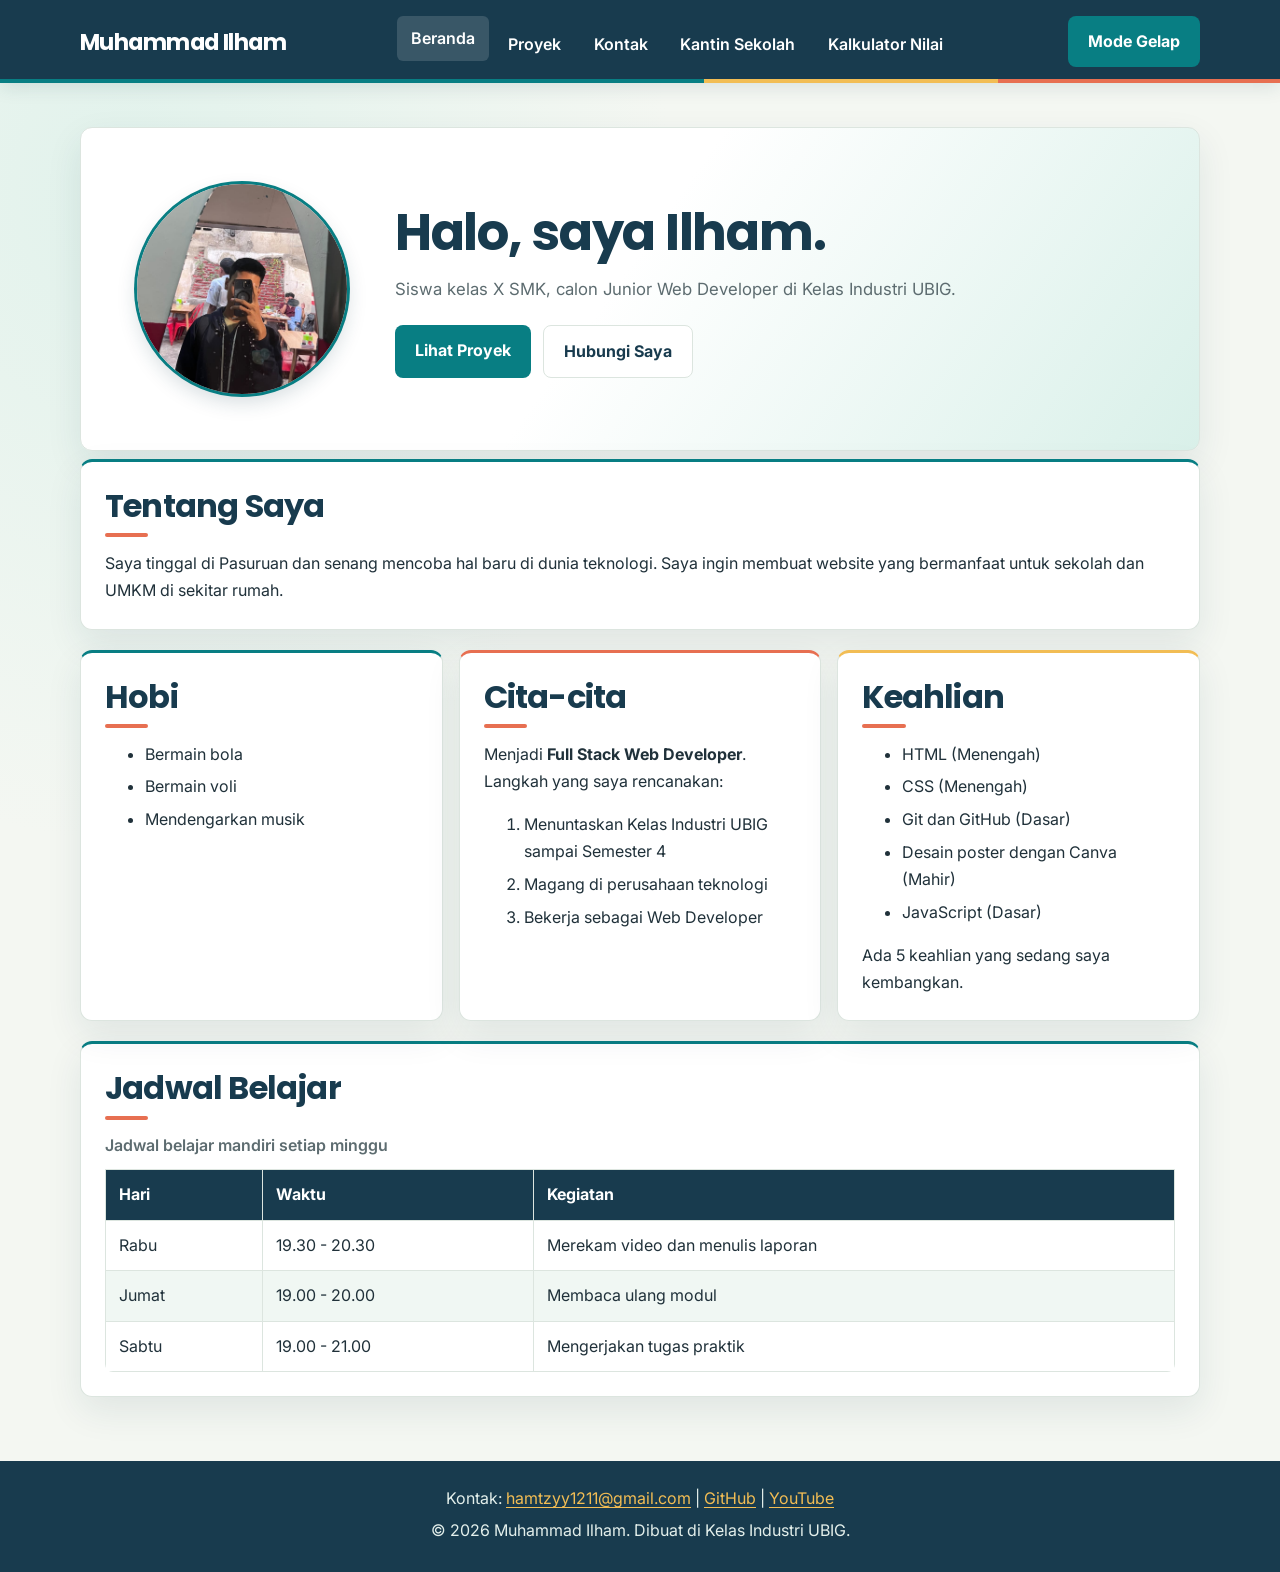
==== commit 463fc2e2: "update website" ====
--- a/index.html
+++ b/index.html
@@ -9,6 +9,7 @@
   <link rel="preconnect" href="https://fonts.gstatic.com" crossorigin>
   <link href="https://fonts.googleapis.com/css2?family=Inter:wght@400;600&family=Poppins:wght@600;700&display=swap" rel="stylesheet">
   <link rel="stylesheet" href="css/style.css">
+  <script src="js/main.js" defer></script>
 </head>
 <body>
   <header>
@@ -20,6 +21,7 @@
           <li><a href="proyek.html">Proyek</a></li>
           <li><a href="kontak.html">Kontak</a></li>
           <li><a href="js/kantin.sekolah/kantin.smkn1.html">Kantin Sekolah</a></li>
+          <li><a href="kalkulator.html">Kalkulator Nilai</a></li>
         </ul>
       </nav>
       <!-- Tantangan: menu ponsel yang bisa dibuka-tutup -->
@@ -31,9 +33,11 @@
             <li><a href="proyek.html">Proyek</a></li>
             <li><a href="kontak.html">Kontak</a></li>
             <li><a href="js/kantin.sekolah/kantin.smkn1.html">Kantin Sekolah</a></li>
+            <li><a href="kalkulator.html">Kalkulator Nilai</a></li>
           </ul>
         </nav>
       </details>
+      <button type="button" id="tombol-tema" aria-label="Ubah tema halaman">Mode Gelap</button>
     </div>
   </header>
 
@@ -78,11 +82,8 @@
 
         <section class="kartu">
           <h2>Keahlian</h2>
-          <ul>
-            <li>HTML dasar (sedang dipelajari)</li>
-            <li>Mengetik cepat</li>
-            <li>Desain poster dengan Canva</li>
-          </ul>
+          <ul id="daftar-skill"></ul>
+          <p id="jumlah-skill"></p>
         </section>
       </div>
 
--- a/css/style.css
+++ b/css/style.css
@@ -37,6 +37,45 @@
   line-height: 1.7;
 }
 
+body.gelap {
+  color-scheme: dark;
+  --ink: #e5edf1;
+  --muted: #b6c4ca;
+  --navy: #cde2e7;
+  --teal: #6dd1cb;
+  --teal-light: #23423f;
+  --coral: #ff9a7f;
+  --gold: #f2bd54;
+  --paper: #111b22;
+  --white: #1c2a33;
+  --line: #344650;
+  --shadow: 0 14px 36px rgba(0, 0, 0, 0.2);
+  --shadow-hover: 0 16px 34px rgba(0, 0, 0, 0.3);
+  background:
+    radial-gradient(ellipse at 10% 12%, rgba(35, 66, 63, 0.45), transparent 34rem),
+    var(--paper);
+}
+
+body.gelap header,
+body.gelap th,
+body.gelap footer {
+  background: #152832;
+}
+
+body.gelap header h1,
+body.gelap nav a,
+body.gelap th {
+  color: #e5edf1;
+}
+
+body.gelap nav a:hover {
+  color: #183b4e;
+}
+
+body.gelap footer a:hover {
+  color: #e5edf1;
+}
+
 img {
   display: block;
   max-width: 100%;
@@ -273,14 +312,12 @@
   height: 168px;
   aspect-ratio: 1;
   flex: 0 0 auto;
-  overflow: hidden;
-  padding: 5px;
-  border: 3px solid var(--white);
+  border: 0;
   border-radius: 50%;
   background: var(--white);
   object-fit: cover;
-  object-position: center 60%;
-  box-shadow: 0 0 0 2px var(--teal), 0 10px 24px rgba(24, 59, 78, 0.16);
+  object-position: center 55%;
+  box-shadow: 0 0 0 3px var(--teal), 0 8px 20px rgba(24, 59, 78, 0.18);
 }
 
 .hero h2 {
@@ -373,6 +410,27 @@
   color: var(--muted);
 }
 
+.filter-group {
+  display: flex;
+  flex-wrap: wrap;
+  gap: 0.6rem;
+  margin-bottom: 1rem;
+}
+
+.tombol-filter {
+  padding: 0.55rem 0.9rem;
+  border: 1px solid var(--line);
+  border-radius: 999px;
+  background: var(--white);
+  color: var(--navy);
+  font-weight: 700;
+}
+
+.tombol-filter.aktif {
+  background: var(--navy);
+  color: var(--white);
+}
+
 article img {
   width: 100%;
   aspect-ratio: 16 / 9;
@@ -417,6 +475,10 @@
   background: #f0f7f3;
 }
 
+body.gelap tbody tr:nth-child(even) {
+  background: #22323a;
+}
+
 label {
   font-weight: 600;
 }
@@ -426,10 +488,10 @@
   min-width: 0;
   padding: 0.7rem 0.8rem;
   margin-top: 0.4rem;
-  border: 1px solid #c8d6d1;
+  border: 1px solid var(--line);
   border-radius: 8px;
   color: var(--ink);
-  background: #fbfdfb;
+  background: var(--white);
   font: inherit;
   transition: border-color 160ms ease, box-shadow 160ms ease, background-color 160ms ease;
 }
@@ -459,10 +521,18 @@
   font-size: 0.92rem;
 }
 
+body.gelap .catatan-form {
+  color: #000000;
+}
+
 .form-grid {
   display: grid;
   grid-template-columns: repeat(2, minmax(0, 1fr));
   gap: 0 1rem;
+}
+
+#form-kalkulator > button[type="submit"] {
+  margin-top: 1cm;
 }
 
 .form-field {
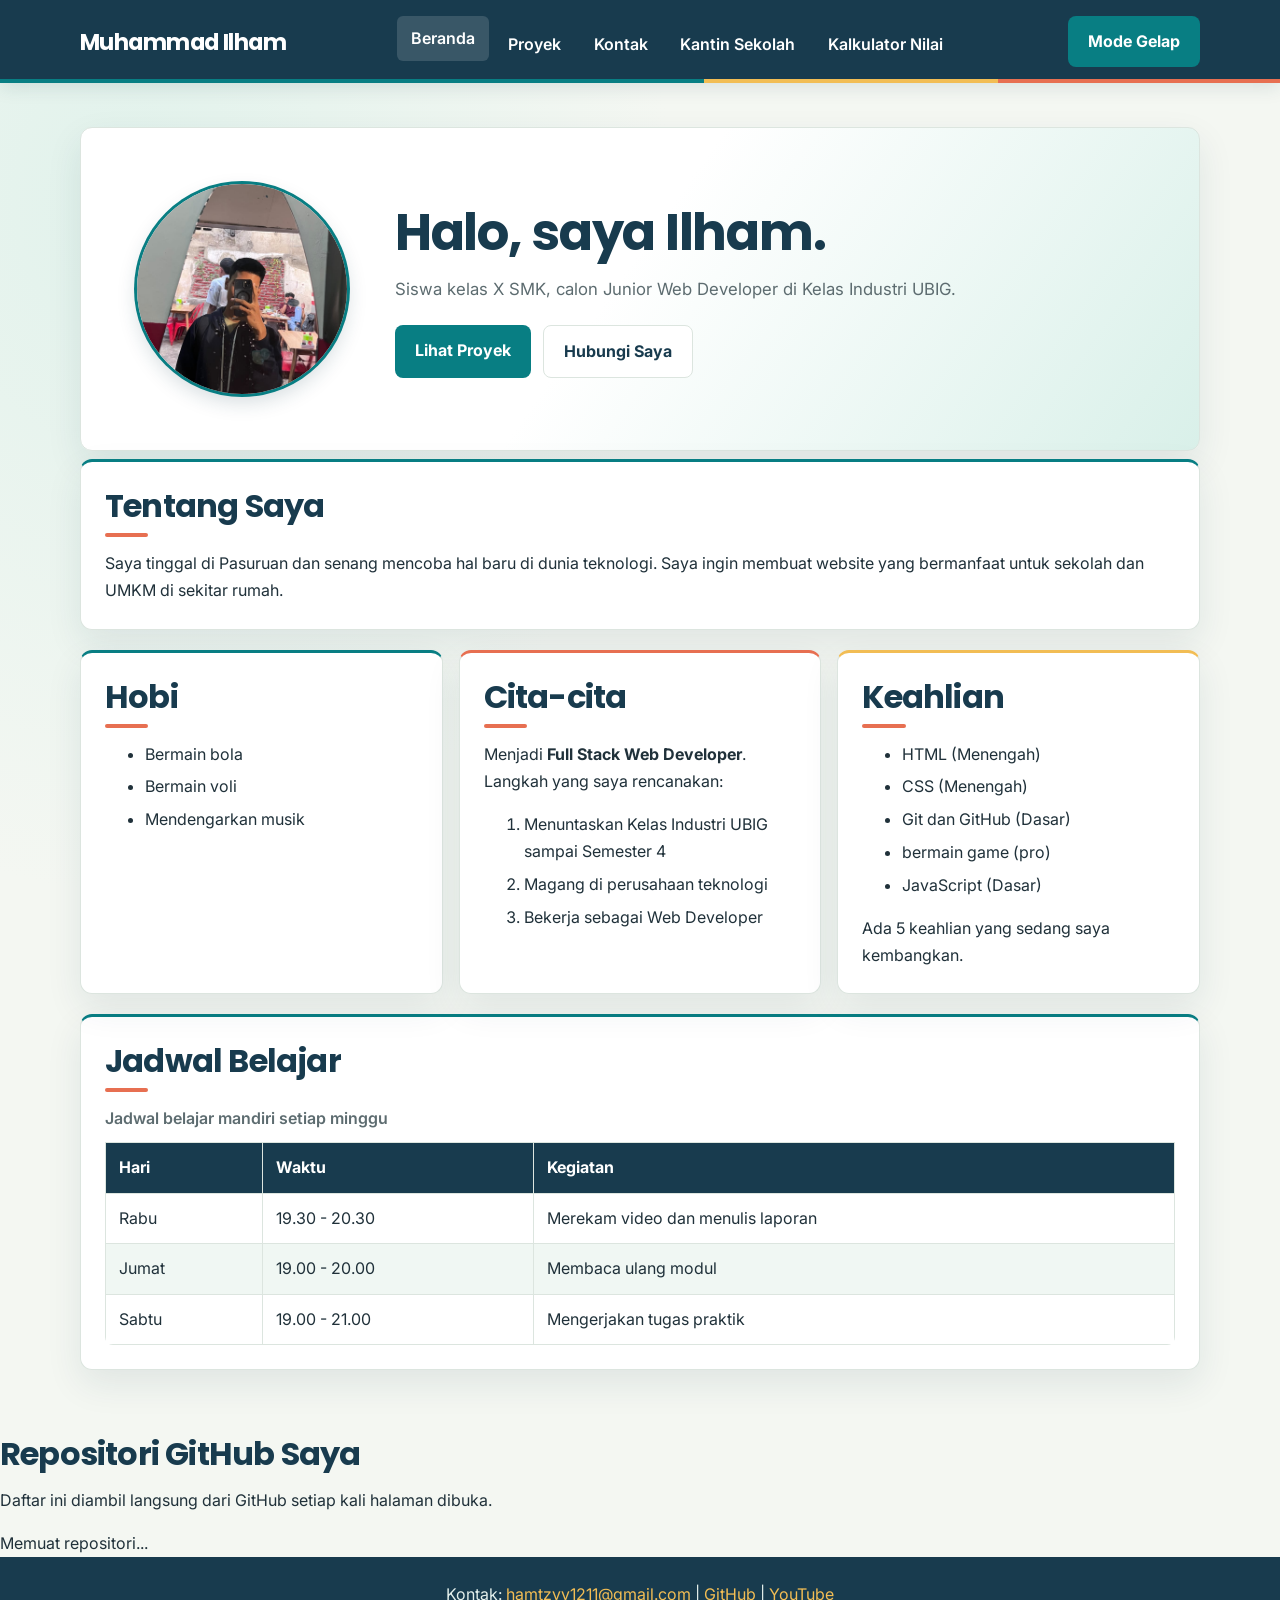
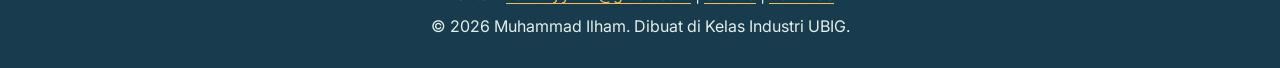
==== commit 0d167310: "update website" ====
--- a/index.html
+++ b/index.html
@@ -122,6 +122,22 @@
     </div>
   </main>
 
+  <section class="github-section">
+    <h2>Repositori GitHub Saya</h2>
+
+    <p>
+        Daftar ini diambil langsung dari GitHub
+        setiap kali halaman dibuka.
+    </p>
+
+    <div id="daftar-repositori">
+        Memuat repositori...
+    </div>
+</section>
+
+  <link rel="icon" href="favicon.ico">
+  <div id="hasil"></div>
+
   <footer>
     <p>Kontak: <a href="mailto:hamtzyy1211@gmail.com">hamtzyy1211@gmail.com</a> |
       <a href="https://github.com/Ilham-Brengsek" target="_blank" rel="noopener noreferrer">GitHub</a> |
--- a/css/style.css
+++ b/css/style.css
@@ -72,6 +72,27 @@
   color: #183b4e;
 }
 
+body.gelap .menu-ponsel summary {
+  color: #e5edf1;
+}
+
+body.gelap .menu-ponsel summary:hover,
+body.gelap .menu-ponsel summary:active {
+  color: #183b4e;
+}
+
+body.gelap .menu-ponsel nav {
+  background: #152832;
+}
+
+body.gelap .menu-ponsel nav a {
+  color: #e5edf1;
+}
+
+body.gelap .menu-ponsel nav a:hover {
+  color: #183b4e;
+}
+
 body.gelap footer a:hover {
   color: #e5edf1;
 }
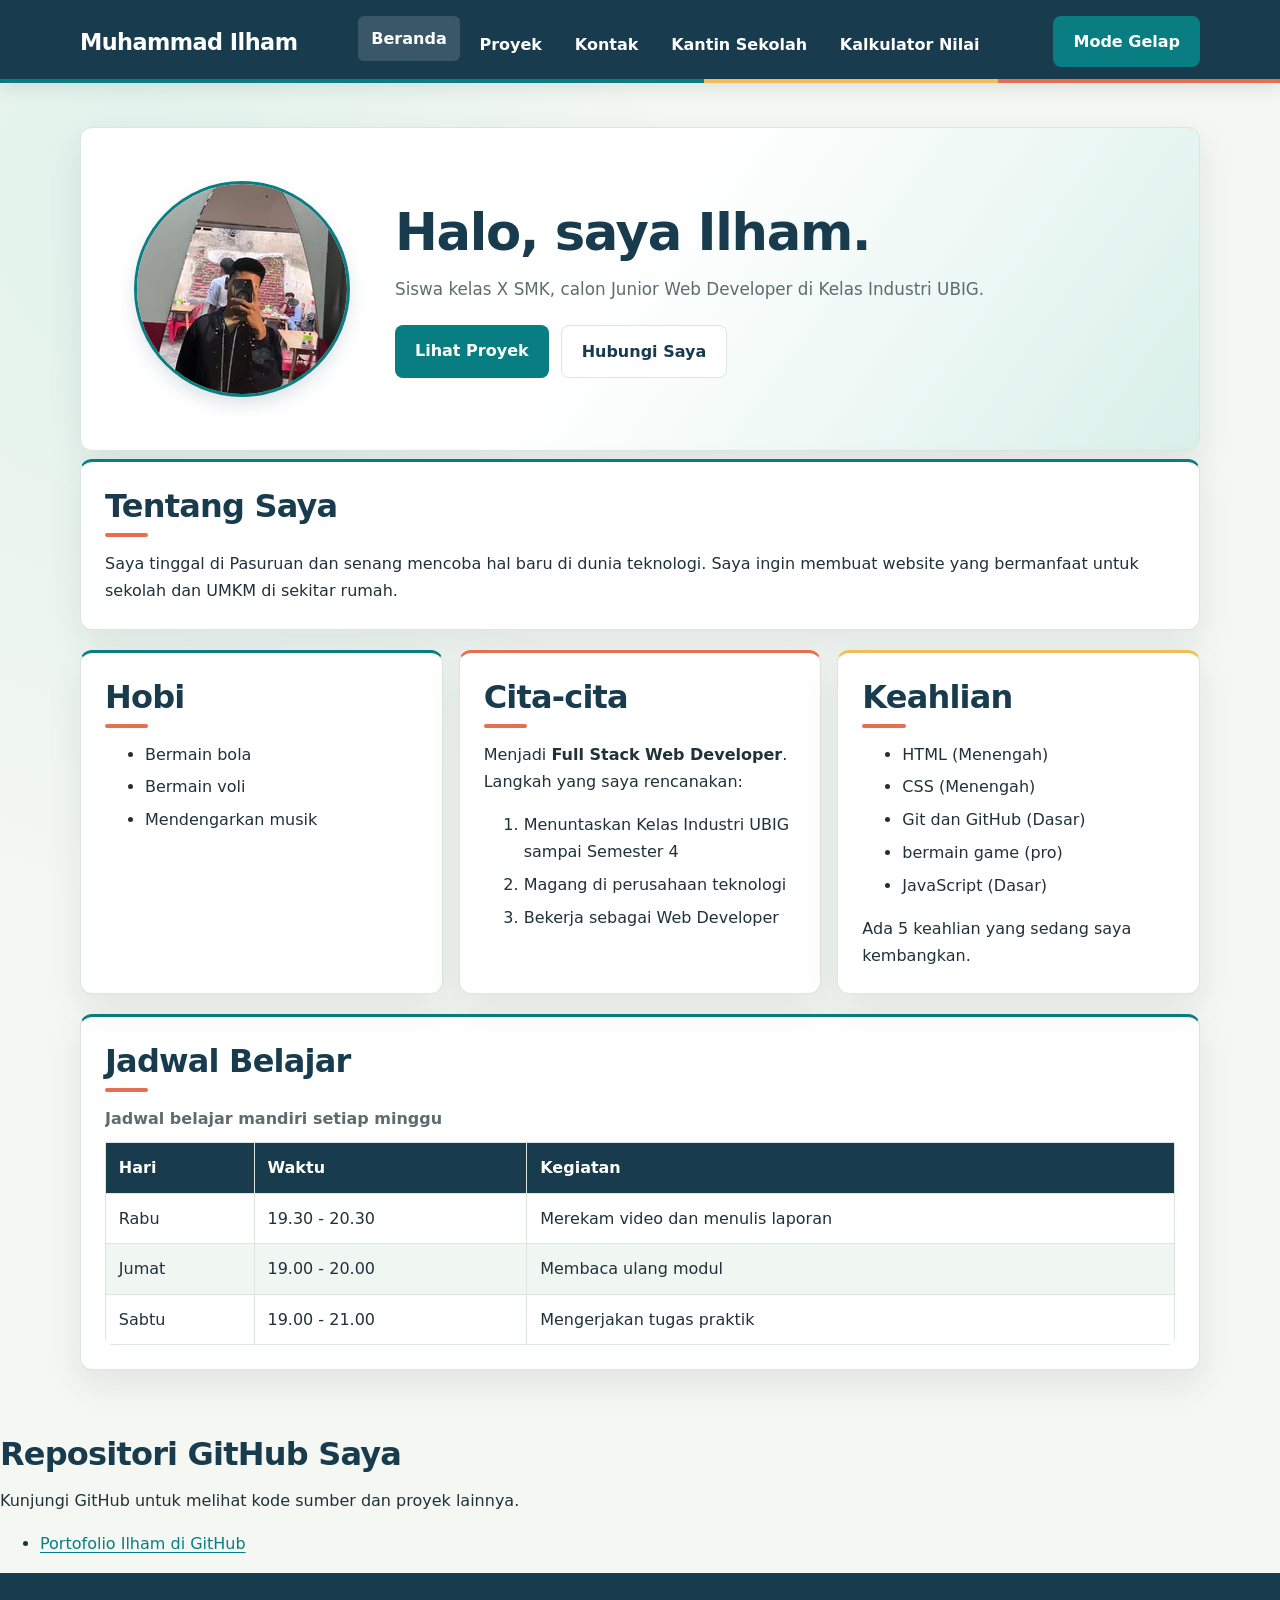
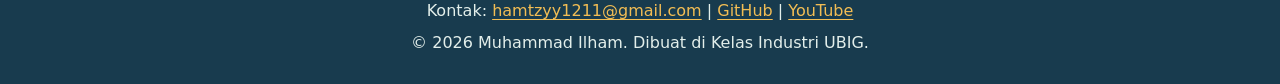
==== commit b5a09a2d: "Optimize portfolio Lighthouse performance Co-authored-by: Copilot <223556219+Copilot@users.noreply.g" ====
--- a/index.html
+++ b/index.html
@@ -5,11 +5,9 @@
   <meta name="viewport" content="width=device-width, initial-scale=1.0">
   <title>Muhammad Ilham | Beranda</title>
   <meta name="description" content="Portofolio Muhammad Ilham, siswa SMK yang sedang belajar pengembangan web di Kelas Industri UBIG.">
-  <link rel="preconnect" href="https://fonts.googleapis.com">
-  <link rel="preconnect" href="https://fonts.gstatic.com" crossorigin>
-  <link href="https://fonts.googleapis.com/css2?family=Inter:wght@400;600&family=Poppins:wght@600;700&display=swap" rel="stylesheet">
+  <link rel="icon" href="favicon.svg" type="image/svg+xml">
   <link rel="stylesheet" href="css/style.css">
-  <script src="js/main.js" defer></script>
+  <script src="js/tema.js" defer></script>
 </head>
 <body>
   <header>
@@ -44,7 +42,7 @@
   <main>
     <div class="container">
       <section class="hero">
-        <img src="foto_saya.jpeg" alt="Foto profil muhammad ilham" width="180">
+        <img src="foto_saya.webp" srcset="foto_saya-210.webp 210w, foto_saya.webp 420w" sizes="(min-width: 768px) 210px, 168px" alt="Foto profil Muhammad Ilham" width="180" height="180" fetchpriority="high">
         <div>
           <h2>Halo, saya Ilham.</h2>
           <p>Siswa kelas X SMK, calon Junior Web Developer di Kelas Industri UBIG.</p>
@@ -82,8 +80,14 @@
 
         <section class="kartu">
           <h2>Keahlian</h2>
-          <ul id="daftar-skill"></ul>
-          <p id="jumlah-skill"></p>
+          <ul>
+            <li>HTML (Menengah)</li>
+            <li>CSS (Menengah)</li>
+            <li>Git dan GitHub (Dasar)</li>
+            <li>bermain game (pro)</li>
+            <li>JavaScript (Dasar)</li>
+          </ul>
+          <p>Ada 5 keahlian yang sedang saya kembangkan.</p>
         </section>
       </div>
 
@@ -122,20 +126,15 @@
     </div>
   </main>
 
-  <section class="github-section">
-    <h2>Repositori GitHub Saya</h2>
+  <section class="github-section" aria-labelledby="github-heading">
+    <h2 id="github-heading">Repositori GitHub Saya</h2>
 
-    <p>
-        Daftar ini diambil langsung dari GitHub
-        setiap kali halaman dibuka.
-    </p>
-
-    <div id="daftar-repositori">
-        Memuat repositori...
-    </div>
+    <p>Kunjungi GitHub untuk melihat kode sumber dan proyek lainnya.</p>
+    <ul>
+      <li><a href="https://github.com/Ilham-Brengsek/portofolio-ilham" target="_blank" rel="noopener noreferrer">Portofolio Ilham di GitHub</a></li>
+    </ul>
 </section>
 
-  <link rel="icon" href="favicon.ico">
   <div id="hasil"></div>
 
   <footer>
--- a/css/style.css
+++ b/css/style.css
@@ -32,7 +32,7 @@
   background:
     radial-gradient(ellipse at 10% 12%, rgba(217, 240, 233, 0.7), transparent 34rem),
     var(--paper);
-  font-family: "Inter", Arial, sans-serif;
+  font-family: system-ui, -apple-system, BlinkMacSystemFont, "Segoe UI", sans-serif;
   font-size: 1rem;
   line-height: 1.7;
 }
@@ -105,7 +105,7 @@
 
 h1, h2, h3 {
   color: var(--navy);
-  font-family: "Poppins", Arial, sans-serif;
+  font-family: inherit;
   line-height: 1.25;
 }
 
@@ -426,6 +426,51 @@
   border-top-color: var(--gold);
 }
 
+#daftar-proyek > .kartu {
+  min-height: 25rem;
+}
+
+.kartu-placeholder {
+  pointer-events: none;
+}
+
+.placeholder-kategori,
+.placeholder-judul,
+.placeholder-gambar,
+.kartu-placeholder p span {
+  display: block;
+  border-radius: 4px;
+  background: var(--teal-light);
+}
+
+.placeholder-kategori {
+  width: 4.5rem;
+  height: 1.7rem;
+}
+
+.placeholder-judul {
+  height: 1.5rem;
+}
+
+.placeholder-gambar {
+  aspect-ratio: 16 / 9;
+  margin-bottom: 1rem;
+  border-radius: 8px;
+}
+
+.kartu-placeholder p {
+  margin-bottom: 0;
+}
+
+.kartu-placeholder p span {
+  height: 1.7rem;
+  background: linear-gradient(transparent 25%, var(--teal-light) 25% 75%, transparent 75%);
+}
+
+.kartu-placeholder p span:last-child {
+  width: 72%;
+}
+
 .pengantar {
   margin-bottom: 1.5rem;
   color: var(--muted);
